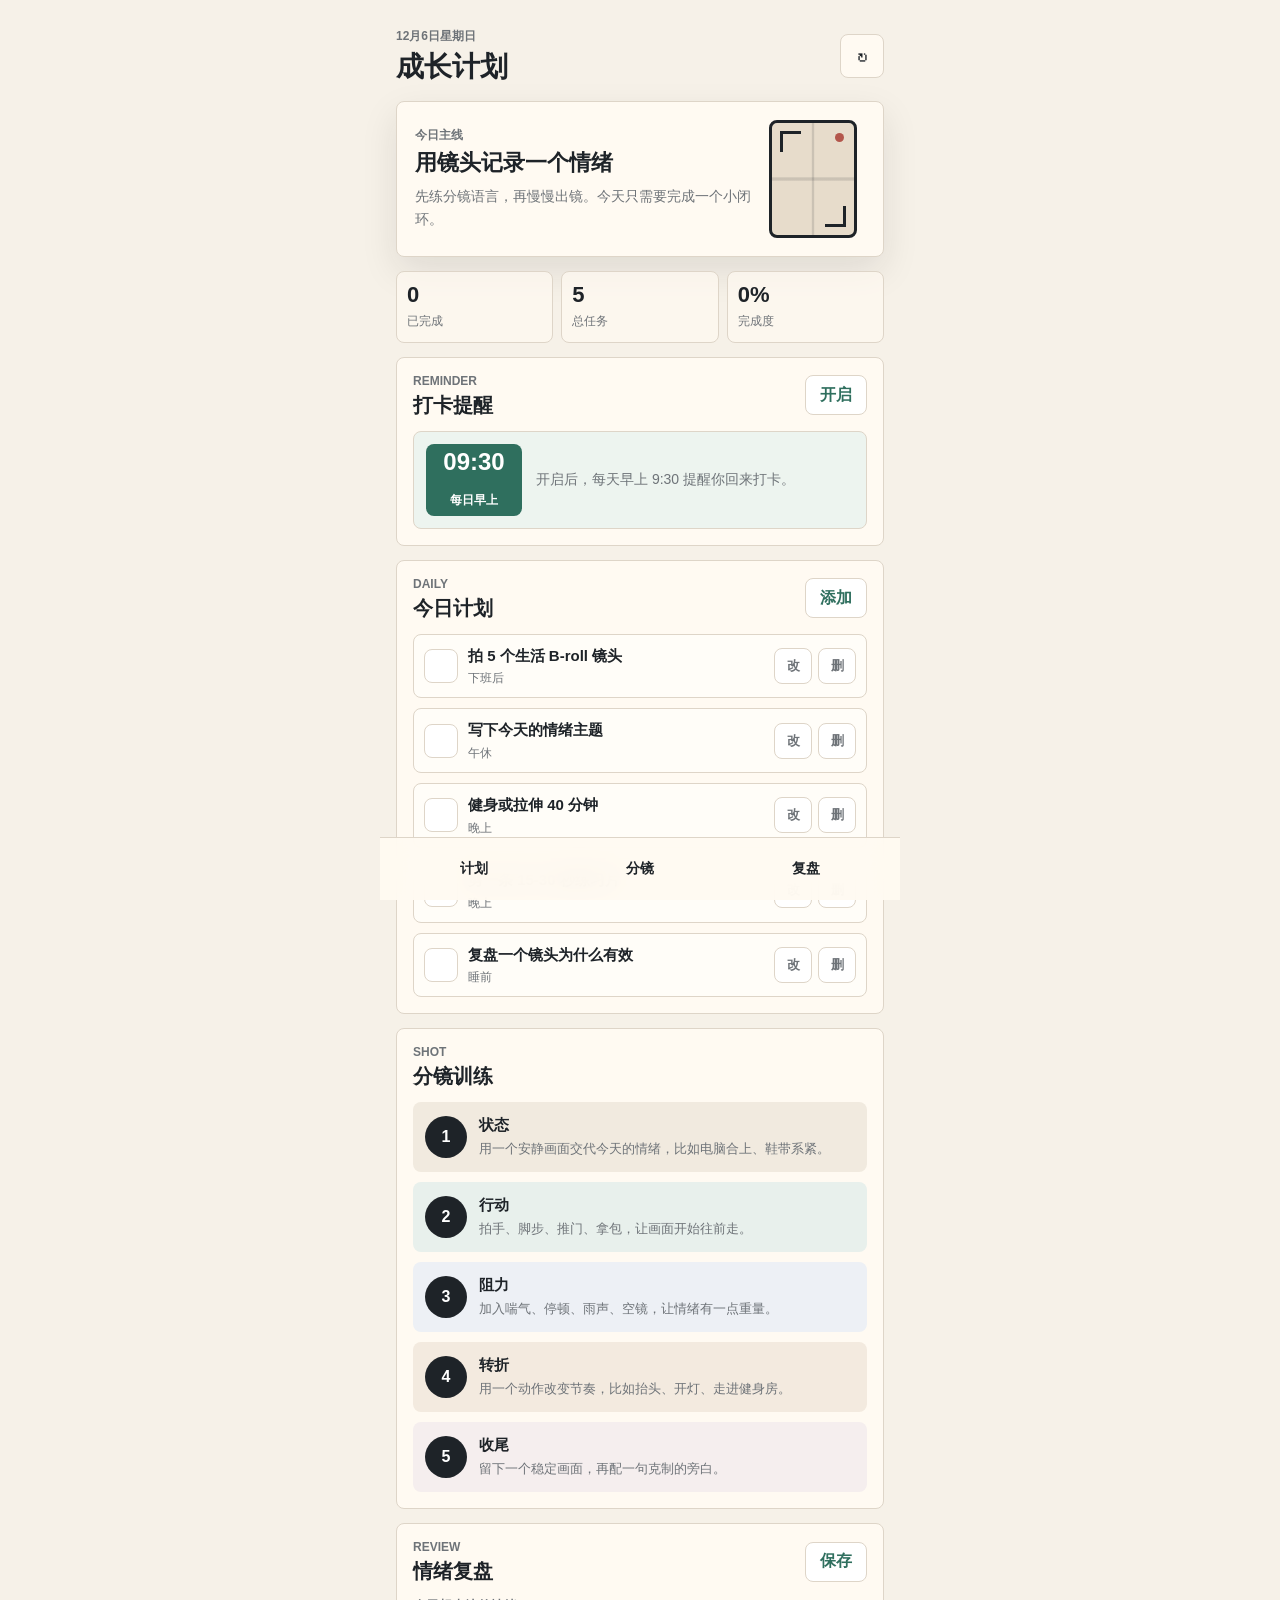
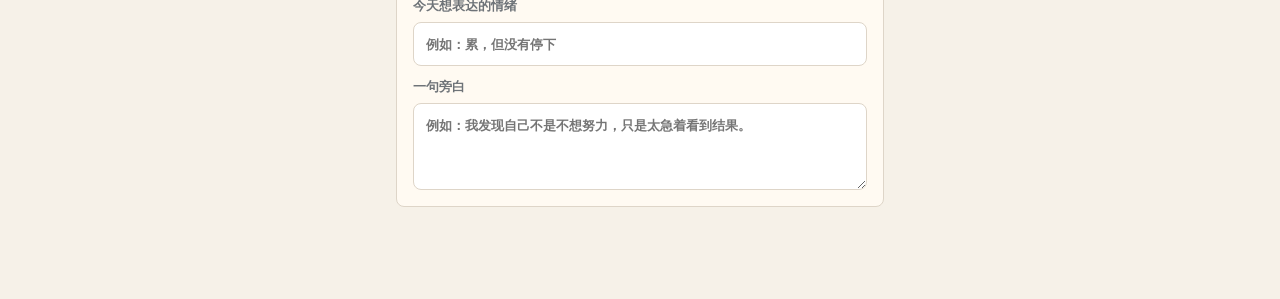
==== index.html @ 8bc86b67 "Create growth plan app" ====
<!doctype html>
<html lang="zh-CN">
  <head>
    <meta charset="utf-8">
    <meta name="viewport" content="width=device-width, initial-scale=1, viewport-fit=cover">
    <meta name="theme-color" content="#f6f1e8">
    <meta name="apple-mobile-web-app-capable" content="yes">
    <meta name="apple-mobile-web-app-title" content="成长计划">
    <meta name="apple-mobile-web-app-status-bar-style" content="default">
    <title>成长计划</title>
    <link rel="manifest" href="manifest.json">
    <link rel="apple-touch-icon" href="icon.svg">
    <link rel="icon" href="icon.svg" type="image/svg+xml">
    <link rel="stylesheet" href="styles.css">
  </head>
  <body>
    <main class="app-shell">
      <header class="topbar">
        <div>
          <p class="eyebrow" id="todayLabel">今日</p>
          <h1>成长计划</h1>
        </div>
        <button class="icon-button" id="resetDayBtn" type="button" aria-label="恢复今日模板" title="恢复今日模板">
          <span aria-hidden="true">↻</span>
        </button>
      </header>

      <section class="hero-panel" aria-labelledby="focusTitle">
        <div class="focus-copy">
          <p class="section-kicker">今日主线</p>
          <h2 id="focusTitle">用镜头记录一个情绪</h2>
          <p>先练分镜语言，再慢慢出镜。今天只需要完成一个小闭环。</p>
        </div>
        <div class="camera-frame" aria-hidden="true">
          <span></span>
        </div>
      </section>

      <section class="progress-strip" aria-label="今日完成度">
        <div>
          <strong id="doneCount">0</strong>
          <span>已完成</span>
        </div>
        <div>
          <strong id="totalCount">0</strong>
          <span>总任务</span>
        </div>
        <div>
          <strong id="completionRate">0%</strong>
          <span>完成度</span>
        </div>
      </section>

      <section class="planner-section reminder-section" aria-labelledby="reminderTitle">
        <div class="section-heading">
          <div>
            <p class="section-kicker">Reminder</p>
            <h2 id="reminderTitle">打卡提醒</h2>
          </div>
          <button class="text-button" id="reminderToggleBtn" type="button">开启</button>
        </div>
        <div class="reminder-card">
          <div class="reminder-time">
            <strong>09:30</strong>
            <span>每日早上</span>
          </div>
          <p id="reminderStatus">提醒未开启</p>
        </div>
      </section>

      <section class="planner-section" aria-labelledby="planTitle">
        <div class="section-heading">
          <div>
            <p class="section-kicker">Daily</p>
            <h2 id="planTitle">今日计划</h2>
          </div>
          <button class="text-button" id="addTaskBtn" type="button">添加</button>
        </div>

        <form class="task-form is-hidden" id="taskForm">
          <label>
            任务内容
            <input id="taskText" maxlength="40" placeholder="例如：拍 5 个通勤镜头">
          </label>
          <label>
            时间段
            <select id="taskSlot">
              <option value="下班后">下班后</option>
              <option value="午休">午休</option>
              <option value="晚上">晚上</option>
              <option value="周末">周末</option>
            </select>
          </label>
          <div class="form-actions">
            <button class="ghost-button" id="cancelTaskBtn" type="button">取消</button>
            <button class="primary-button" type="submit">保存任务</button>
          </div>
        </form>

        <div class="task-list" id="taskList"></div>
      </section>

      <section class="planner-section" aria-labelledby="shotTitle">
        <div class="section-heading">
          <div>
            <p class="section-kicker">Shot</p>
            <h2 id="shotTitle">分镜训练</h2>
          </div>
        </div>
        <div class="shot-grid" id="shotGrid"></div>
      </section>

      <section class="planner-section" aria-labelledby="reviewTitle">
        <div class="section-heading">
          <div>
            <p class="section-kicker">Review</p>
            <h2 id="reviewTitle">情绪复盘</h2>
          </div>
          <button class="text-button" id="saveReviewBtn" type="button">保存</button>
        </div>
        <label class="review-field">
          今天想表达的情绪
          <input id="moodInput" maxlength="18" placeholder="例如：累，但没有停下">
        </label>
        <label class="review-field">
          一句旁白
          <textarea id="voiceInput" rows="3" maxlength="80" placeholder="例如：我发现自己不是不想努力，只是太急着看到结果。"></textarea>
        </label>
      </section>
    </main>

    <nav class="bottom-nav" aria-label="快捷导航">
      <a href="#planTitle">计划</a>
      <a href="#shotTitle">分镜</a>
      <a href="#reviewTitle">复盘</a>
    </nav>

    <script src="app.js"></script>
  </body>
</html>
---- styles.css ----
:root {
  --paper: #f6f1e8;
  --surface: #fffaf2;
  --ink: #1e2328;
  --muted: #6e7378;
  --line: #ded5c8;
  --green: #2f6f5e;
  --blue: #2f5f8f;
  --red: #b3564b;
  --yellow: #d7aa3b;
  --shadow: 0 14px 36px rgba(32, 30, 26, 0.1);
}

* {
  box-sizing: border-box;
}

html {
  scroll-behavior: smooth;
}

body {
  margin: 0;
  background: var(--paper);
  color: var(--ink);
  font-family: -apple-system, BlinkMacSystemFont, "Segoe UI", "PingFang SC", "Microsoft YaHei", sans-serif;
  letter-spacing: 0;
}

button,
input,
select,
textarea {
  font: inherit;
}

button {
  cursor: pointer;
}

.app-shell {
  width: min(100%, 520px);
  min-height: 100vh;
  margin: 0 auto;
  padding: 18px 16px 92px;
}

.topbar {
  display: flex;
  align-items: center;
  justify-content: space-between;
  gap: 16px;
  padding: max(10px, env(safe-area-inset-top)) 0 12px;
}

.topbar h1,
.planner-section h2,
.hero-panel h2 {
  margin: 0;
  line-height: 1.15;
}

.topbar h1 {
  font-size: 28px;
}

.eyebrow,
.section-kicker {
  margin: 0 0 6px;
  color: var(--muted);
  font-size: 12px;
  font-weight: 700;
  text-transform: uppercase;
}

.icon-button {
  display: grid;
  place-items: center;
  width: 44px;
  height: 44px;
  border: 1px solid var(--line);
  border-radius: 8px;
  background: var(--surface);
  color: var(--ink);
  font-size: 22px;
}

.hero-panel {
  display: grid;
  grid-template-columns: 1fr 96px;
  gap: 18px;
  align-items: center;
  margin: 6px 0 14px;
  padding: 18px;
  border: 1px solid var(--line);
  border-radius: 8px;
  background: var(--surface);
  box-shadow: var(--shadow);
}

.focus-copy p:last-child {
  margin: 10px 0 0;
  color: var(--muted);
  font-size: 14px;
  line-height: 1.65;
}

.hero-panel h2 {
  font-size: 22px;
}

.camera-frame {
  position: relative;
  width: 88px;
  aspect-ratio: 3 / 4;
  border: 3px solid var(--ink);
  border-radius: 8px;
  background:
    linear-gradient(90deg, transparent 48%, rgba(30, 35, 40, 0.14) 49%, rgba(30, 35, 40, 0.14) 51%, transparent 52%),
    linear-gradient(0deg, transparent 48%, rgba(30, 35, 40, 0.14) 49%, rgba(30, 35, 40, 0.14) 51%, transparent 52%),
    #e7dccb;
}

.camera-frame::before,
.camera-frame::after {
  position: absolute;
  width: 18px;
  height: 18px;
  border-color: var(--red);
  content: "";
}

.camera-frame::before {
  top: 8px;
  left: 8px;
  border-top: 3px solid;
  border-left: 3px solid;
}

.camera-frame::after {
  right: 8px;
  bottom: 8px;
  border-right: 3px solid;
  border-bottom: 3px solid;
}

.camera-frame span {
  position: absolute;
  right: 10px;
  top: 10px;
  width: 9px;
  height: 9px;
  border-radius: 50%;
  background: var(--red);
}

.progress-strip {
  display: grid;
  grid-template-columns: repeat(3, 1fr);
  gap: 8px;
  margin: 14px 0;
}

.progress-strip div {
  min-width: 0;
  padding: 12px 10px;
  border: 1px solid var(--line);
  border-radius: 8px;
  background: rgba(255, 250, 242, 0.72);
}

.progress-strip strong {
  display: block;
  font-size: 22px;
  line-height: 1;
}

.progress-strip span {
  display: block;
  margin-top: 7px;
  color: var(--muted);
  font-size: 12px;
}

.planner-section {
  margin-top: 14px;
  padding: 16px;
  border: 1px solid var(--line);
  border-radius: 8px;
  background: var(--surface);
}

.section-heading {
  display: flex;
  align-items: center;
  justify-content: space-between;
  gap: 14px;
  margin-bottom: 14px;
}

.planner-section h2 {
  font-size: 20px;
}

.reminder-card {
  display: grid;
  grid-template-columns: 96px 1fr;
  gap: 14px;
  align-items: center;
  padding: 12px;
  border: 1px solid var(--line);
  border-radius: 8px;
  background: #edf4ef;
}

.reminder-time {
  display: grid;
  place-items: center;
  min-height: 72px;
  border-radius: 8px;
  background: var(--green);
  color: #fff;
}

.reminder-time strong {
  font-size: 24px;
  line-height: 1;
}

.reminder-time span {
  margin-top: 6px;
  font-size: 12px;
  font-weight: 700;
}

.reminder-card p {
  margin: 0;
  color: var(--muted);
  font-size: 14px;
  line-height: 1.55;
}

.text-button,
.primary-button,
.ghost-button {
  min-height: 40px;
  border-radius: 8px;
  border: 1px solid transparent;
  padding: 0 14px;
  font-weight: 700;
}

.text-button {
  border-color: var(--line);
  background: #ffffff;
  color: var(--green);
}

.primary-button {
  background: var(--green);
  color: #fff;
}

.ghost-button {
  border-color: var(--line);
  background: transparent;
  color: var(--muted);
}

.task-form {
  display: grid;
  gap: 12px;
  margin-bottom: 14px;
  padding: 12px;
  border: 1px dashed var(--line);
  border-radius: 8px;
  background: #fffdf8;
}

.task-form.is-hidden {
  display: none;
}

label {
  display: grid;
  gap: 7px;
  color: var(--muted);
  font-size: 13px;
  font-weight: 700;
}

input,
select,
textarea {
  width: 100%;
  border: 1px solid var(--line);
  border-radius: 8px;
  background: #fff;
  color: var(--ink);
  outline: 0;
}

input,
select {
  min-height: 44px;
  padding: 0 12px;
}

textarea {
  resize: vertical;
  padding: 12px;
  line-height: 1.55;
}

input:focus,
select:focus,
textarea:focus {
  border-color: var(--blue);
  box-shadow: 0 0 0 3px rgba(47, 95, 143, 0.14);
}

.form-actions {
  display: grid;
  grid-template-columns: 1fr 1fr;
  gap: 10px;
}

.task-list,
.shot-grid {
  display: grid;
  gap: 10px;
}

.task-card {
  display: grid;
  grid-template-columns: 34px 1fr auto;
  gap: 10px;
  align-items: center;
  min-height: 64px;
  padding: 10px;
  border: 1px solid var(--line);
  border-radius: 8px;
  background: #fffdf8;
}

.task-card.is-done {
  background: #edf4ef;
}

.check-button {
  display: grid;
  place-items: center;
  width: 34px;
  height: 34px;
  border: 1px solid var(--line);
  border-radius: 8px;
  background: #fff;
  color: transparent;
}

.task-card.is-done .check-button {
  border-color: var(--green);
  background: var(--green);
  color: #fff;
}

.task-main {
  min-width: 0;
}

.task-main strong {
  display: block;
  overflow-wrap: anywhere;
  font-size: 15px;
  line-height: 1.45;
}

.task-main span {
  display: block;
  margin-top: 4px;
  color: var(--muted);
  font-size: 12px;
}

.task-actions {
  display: flex;
  gap: 6px;
}

.small-button {
  min-width: 38px;
  height: 36px;
  border: 1px solid var(--line);
  border-radius: 8px;
  background: #fff;
  color: var(--muted);
  font-size: 13px;
  font-weight: 700;
}

.shot-card {
  display: grid;
  grid-template-columns: 42px 1fr;
  gap: 12px;
  align-items: center;
  min-height: 70px;
  padding: 12px;
  border-radius: 8px;
  background: #f1eadf;
}

.shot-card:nth-child(2) {
  background: #e8f0ec;
}

.shot-card:nth-child(3) {
  background: #edf0f5;
}

.shot-card:nth-child(4) {
  background: #f3eadf;
}

.shot-card:nth-child(5) {
  background: #f5eeee;
}

.shot-number {
  display: grid;
  place-items: center;
  width: 42px;
  height: 42px;
  border-radius: 50%;
  background: var(--ink);
  color: #fff;
  font-weight: 800;
}

.shot-card strong {
  display: block;
  font-size: 15px;
}

.shot-card span {
  display: block;
  margin-top: 5px;
  color: var(--muted);
  font-size: 13px;
  line-height: 1.45;
}

.review-field + .review-field {
  margin-top: 12px;
}

.bottom-nav {
  position: fixed;
  right: 0;
  bottom: 0;
  left: 0;
  display: grid;
  grid-template-columns: repeat(3, 1fr);
  gap: 6px;
  width: min(100%, 520px);
  margin: 0 auto;
  padding: 10px 14px calc(10px + env(safe-area-inset-bottom));
  border-top: 1px solid var(--line);
  background: rgba(255, 250, 242, 0.94);
  backdrop-filter: blur(14px);
}

.bottom-nav a {
  display: grid;
  place-items: center;
  min-height: 42px;
  border-radius: 8px;
  color: var(--ink);
  font-size: 14px;
  font-weight: 800;
  text-decoration: none;
}

.bottom-nav a:focus,
.bottom-nav a:hover {
  background: #f0e6d8;
}

@media (max-width: 370px) {
  .app-shell {
    padding-inline: 12px;
  }

  .hero-panel {
    grid-template-columns: 1fr;
  }

  .camera-frame {
    width: 100%;
    max-width: 170px;
    justify-self: center;
    aspect-ratio: 16 / 10;
  }

  .task-card {
    grid-template-columns: 34px 1fr;
  }

  .task-actions {
    grid-column: 2;
  }

  .reminder-card {
    grid-template-columns: 1fr;
  }
}
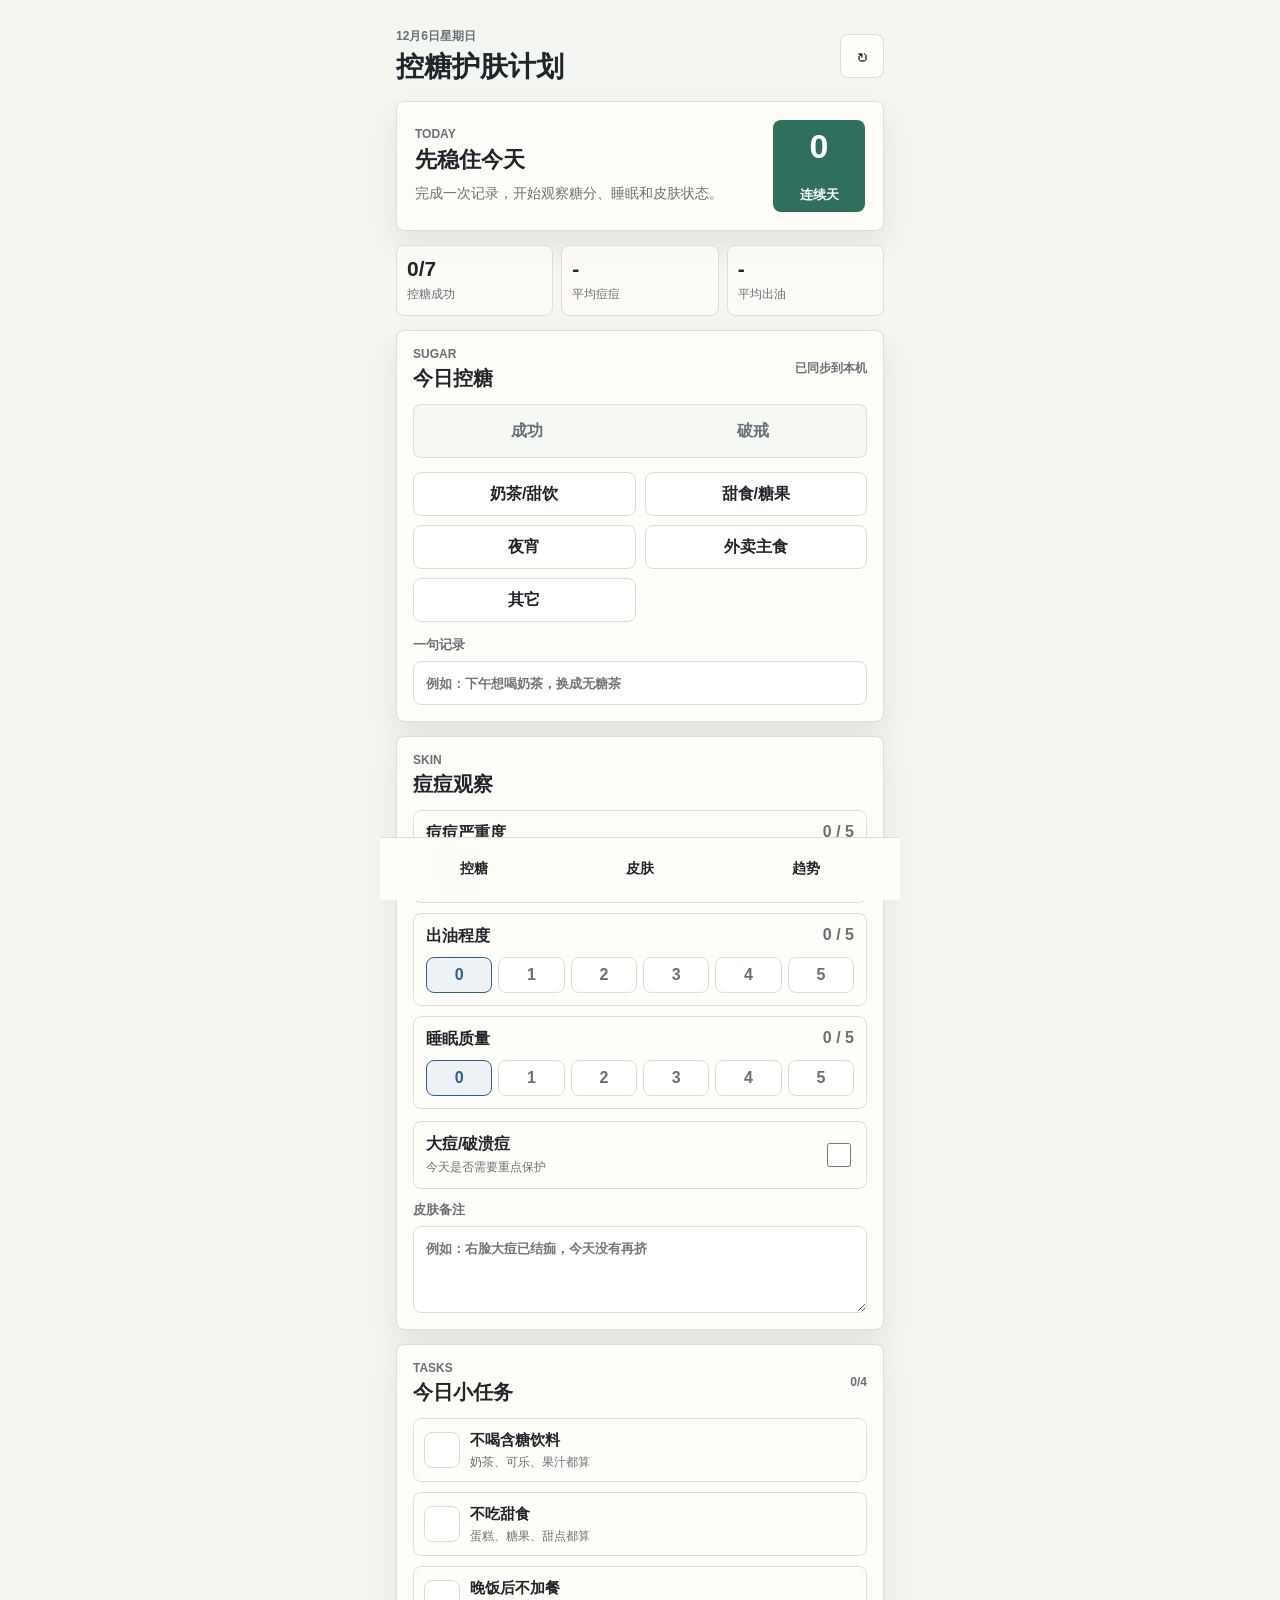
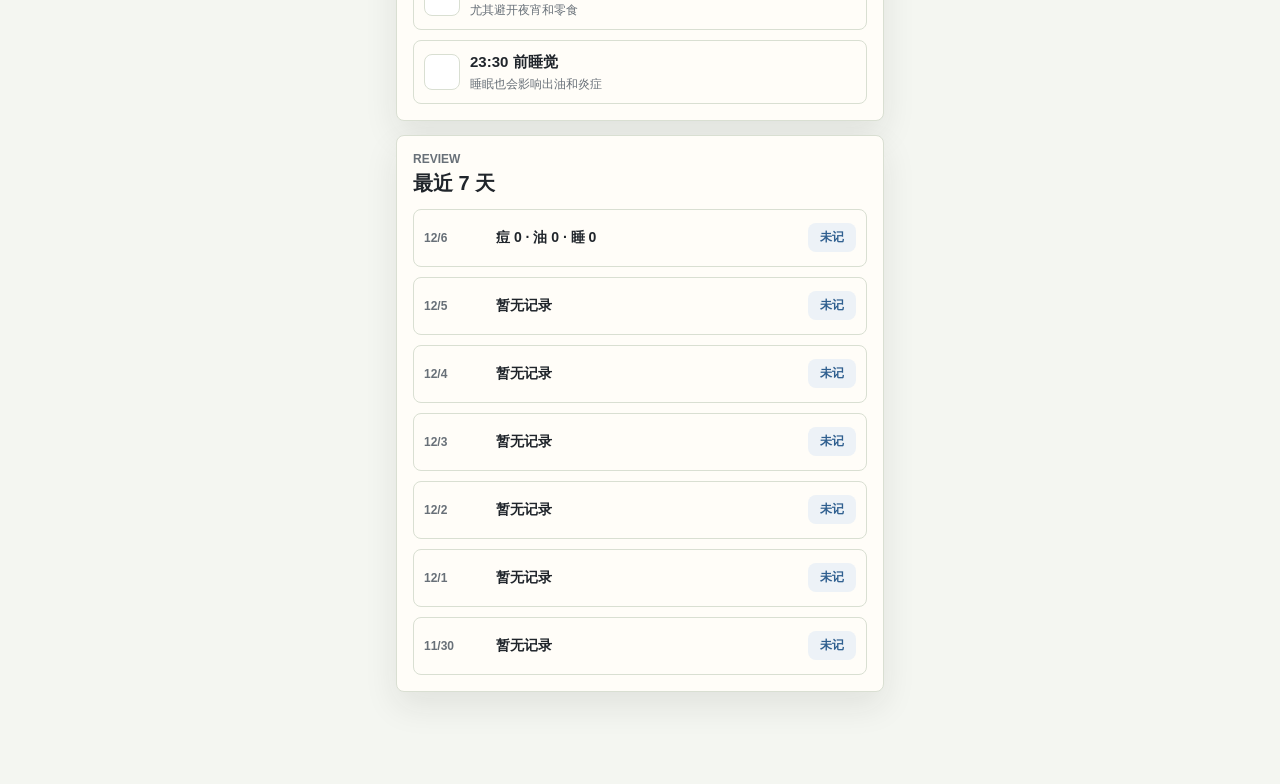
==== commit 30c61abb: "Build sugar skin tracker PWA" ====
--- a/index.html
+++ b/index.html
@@ -3,11 +3,11 @@
   <head>
     <meta charset="utf-8">
     <meta name="viewport" content="width=device-width, initial-scale=1, viewport-fit=cover">
-    <meta name="theme-color" content="#f6f1e8">
+    <meta name="theme-color" content="#f4f6f1">
     <meta name="apple-mobile-web-app-capable" content="yes">
-    <meta name="apple-mobile-web-app-title" content="成长计划">
+    <meta name="apple-mobile-web-app-title" content="控糖护肤计划">
     <meta name="apple-mobile-web-app-status-bar-style" content="default">
-    <title>成长计划</title>
+    <title>控糖护肤计划</title>
     <link rel="manifest" href="manifest.json">
     <link rel="apple-touch-icon" href="icon.svg">
     <link rel="icon" href="icon.svg" type="image/svg+xml">
@@ -18,121 +18,110 @@
       <header class="topbar">
         <div>
           <p class="eyebrow" id="todayLabel">今日</p>
-          <h1>成长计划</h1>
+          <h1>控糖护肤计划</h1>
         </div>
-        <button class="icon-button" id="resetDayBtn" type="button" aria-label="恢复今日模板" title="恢复今日模板">
-          <span aria-hidden="true">↻</span>
-        </button>
+        <button class="icon-button" id="resetTodayBtn" type="button" aria-label="重置今天记录" title="重置今天记录">↻</button>
       </header>
 
-      <section class="hero-panel" aria-labelledby="focusTitle">
-        <div class="focus-copy">
-          <p class="section-kicker">今日主线</p>
-          <h2 id="focusTitle">用镜头记录一个情绪</h2>
-          <p>先练分镜语言，再慢慢出镜。今天只需要完成一个小闭环。</p>
+      <section class="hero-panel" aria-labelledby="statusTitle">
+        <div>
+          <p class="section-kicker">Today</p>
+          <h2 id="statusTitle">先稳住今天</h2>
+          <p id="todaySummary">完成一次记录，开始观察糖分、睡眠和皮肤状态。</p>
         </div>
-        <div class="camera-frame" aria-hidden="true">
-          <span></span>
+        <div class="streak-badge" aria-label="连续控糖天数">
+          <strong id="streakCount">0</strong>
+          <span>连续天</span>
         </div>
       </section>
 
-      <section class="progress-strip" aria-label="今日完成度">
+      <section class="metrics-strip" aria-label="最近七天趋势">
         <div>
-          <strong id="doneCount">0</strong>
-          <span>已完成</span>
+          <strong id="successDays">0/7</strong>
+          <span>控糖成功</span>
         </div>
         <div>
-          <strong id="totalCount">0</strong>
-          <span>总任务</span>
+          <strong id="avgAcne">-</strong>
+          <span>平均痘痘</span>
         </div>
         <div>
-          <strong id="completionRate">0%</strong>
-          <span>完成度</span>
+          <strong id="avgOil">-</strong>
+          <span>平均出油</span>
         </div>
       </section>
 
-      <section class="planner-section reminder-section" aria-labelledby="reminderTitle">
+      <section class="tracker-section" aria-labelledby="sugarTitle">
         <div class="section-heading">
           <div>
-            <p class="section-kicker">Reminder</p>
-            <h2 id="reminderTitle">打卡提醒</h2>
+            <p class="section-kicker">Sugar</p>
+            <h2 id="sugarTitle">今日控糖</h2>
           </div>
-          <button class="text-button" id="reminderToggleBtn" type="button">开启</button>
+          <span class="save-status" id="saveStatus">已同步到本机</span>
         </div>
-        <div class="reminder-card">
-          <div class="reminder-time">
-            <strong>09:30</strong>
-            <span>每日早上</span>
-          </div>
-          <p id="reminderStatus">提醒未开启</p>
+
+        <div class="segmented-control" role="group" aria-label="控糖结果">
+          <button id="successBtn" type="button" data-value="success">成功</button>
+          <button id="missBtn" type="button" data-value="miss">破戒</button>
         </div>
+
+        <div class="chip-grid" id="sourceGrid" aria-label="高糖来源"></div>
+
+        <label class="field">
+          一句记录
+          <input id="sugarNoteInput" maxlength="48" placeholder="例如：下午想喝奶茶，换成无糖茶">
+        </label>
       </section>
 
-      <section class="planner-section" aria-labelledby="planTitle">
+      <section class="tracker-section" aria-labelledby="skinTitle">
         <div class="section-heading">
           <div>
-            <p class="section-kicker">Daily</p>
-            <h2 id="planTitle">今日计划</h2>
+            <p class="section-kicker">Skin</p>
+            <h2 id="skinTitle">痘痘观察</h2>
           </div>
-          <button class="text-button" id="addTaskBtn" type="button">添加</button>
         </div>
 
-        <form class="task-form is-hidden" id="taskForm">
-          <label>
-            任务内容
-            <input id="taskText" maxlength="40" placeholder="例如：拍 5 个通勤镜头">
-          </label>
-          <label>
-            时间段
-            <select id="taskSlot">
-              <option value="下班后">下班后</option>
-              <option value="午休">午休</option>
-              <option value="晚上">晚上</option>
-              <option value="周末">周末</option>
-            </select>
-          </label>
-          <div class="form-actions">
-            <button class="ghost-button" id="cancelTaskBtn" type="button">取消</button>
-            <button class="primary-button" type="submit">保存任务</button>
+        <div class="score-list" id="scoreList"></div>
+
+        <label class="switch-row">
+          <span>
+            <strong>大痘/破溃痘</strong>
+            <small>今天是否需要重点保护</small>
+          </span>
+          <input id="largePimpleInput" type="checkbox">
+        </label>
+
+        <label class="field">
+          皮肤备注
+          <textarea id="skinNoteInput" rows="3" maxlength="80" placeholder="例如：右脸大痘已结痂，今天没有再挤"></textarea>
+        </label>
+      </section>
+
+      <section class="tracker-section" aria-labelledby="taskTitle">
+        <div class="section-heading">
+          <div>
+            <p class="section-kicker">Tasks</p>
+            <h2 id="taskTitle">今日小任务</h2>
           </div>
-        </form>
-
+          <strong id="taskProgress">0/4</strong>
+        </div>
         <div class="task-list" id="taskList"></div>
       </section>
 
-      <section class="planner-section" aria-labelledby="shotTitle">
-        <div class="section-heading">
-          <div>
-            <p class="section-kicker">Shot</p>
-            <h2 id="shotTitle">分镜训练</h2>
-          </div>
-        </div>
-        <div class="shot-grid" id="shotGrid"></div>
-      </section>
-
-      <section class="planner-section" aria-labelledby="reviewTitle">
+      <section class="tracker-section" aria-labelledby="reviewTitle">
         <div class="section-heading">
           <div>
             <p class="section-kicker">Review</p>
-            <h2 id="reviewTitle">情绪复盘</h2>
+            <h2 id="reviewTitle">最近 7 天</h2>
           </div>
-          <button class="text-button" id="saveReviewBtn" type="button">保存</button>
         </div>
-        <label class="review-field">
-          今天想表达的情绪
-          <input id="moodInput" maxlength="18" placeholder="例如：累，但没有停下">
-        </label>
-        <label class="review-field">
-          一句旁白
-          <textarea id="voiceInput" rows="3" maxlength="80" placeholder="例如：我发现自己不是不想努力，只是太急着看到结果。"></textarea>
-        </label>
+        <div class="trend-list" id="trendList"></div>
       </section>
     </main>
 
     <nav class="bottom-nav" aria-label="快捷导航">
-      <a href="#planTitle">计划</a>
-      <a href="#shotTitle">分镜</a>
-      <a href="#reviewTitle">复盘</a>
+      <a href="#sugarTitle">控糖</a>
+      <a href="#skinTitle">皮肤</a>
+      <a href="#reviewTitle">趋势</a>
     </nav>
 
     <script src="app.js"></script>
--- a/styles.css
+++ b/styles.css
@@ -1,14 +1,17 @@
 :root {
-  --paper: #f6f1e8;
-  --surface: #fffaf2;
-  --ink: #1e2328;
-  --muted: #6e7378;
-  --line: #ded5c8;
+  --paper: #f4f6f1;
+  --surface: #fffdf8;
+  --ink: #20252b;
+  --muted: #687078;
+  --line: #d9dfd2;
   --green: #2f6f5e;
   --blue: #2f5f8f;
-  --red: #b3564b;
-  --yellow: #d7aa3b;
-  --shadow: 0 14px 36px rgba(32, 30, 26, 0.1);
+  --red: #b9574f;
+  --amber: #c58a2c;
+  --soft-green: #e8f2ed;
+  --soft-blue: #edf2f7;
+  --soft-red: #f7ece9;
+  --shadow: 0 14px 34px rgba(28, 35, 31, 0.09);
 }
 
 * {
@@ -29,7 +32,6 @@
 
 button,
 input,
-select,
 textarea {
   font: inherit;
 }
@@ -54,7 +56,7 @@
 }
 
 .topbar h1,
-.planner-section h2,
+.tracker-section h2,
 .hero-panel h2 {
   margin: 0;
   line-height: 1.15;
@@ -69,7 +71,7 @@
   margin: 0 0 6px;
   color: var(--muted);
   font-size: 12px;
-  font-weight: 700;
+  font-weight: 800;
   text-transform: uppercase;
 }
 
@@ -85,20 +87,24 @@
   font-size: 22px;
 }
 
+.hero-panel,
+.tracker-section {
+  border: 1px solid var(--line);
+  border-radius: 8px;
+  background: var(--surface);
+  box-shadow: var(--shadow);
+}
+
 .hero-panel {
   display: grid;
-  grid-template-columns: 1fr 96px;
+  grid-template-columns: 1fr 92px;
   gap: 18px;
   align-items: center;
   margin: 6px 0 14px;
   padding: 18px;
-  border: 1px solid var(--line);
-  border-radius: 8px;
-  background: var(--surface);
-  box-shadow: var(--shadow);
-}
-
-.focus-copy p:last-child {
+}
+
+.hero-panel p:last-child {
   margin: 10px 0 0;
   color: var(--muted);
   font-size: 14px;
@@ -109,85 +115,57 @@
   font-size: 22px;
 }
 
-.camera-frame {
-  position: relative;
-  width: 88px;
-  aspect-ratio: 3 / 4;
-  border: 3px solid var(--ink);
-  border-radius: 8px;
-  background:
-    linear-gradient(90deg, transparent 48%, rgba(30, 35, 40, 0.14) 49%, rgba(30, 35, 40, 0.14) 51%, transparent 52%),
-    linear-gradient(0deg, transparent 48%, rgba(30, 35, 40, 0.14) 49%, rgba(30, 35, 40, 0.14) 51%, transparent 52%),
-    #e7dccb;
-}
-
-.camera-frame::before,
-.camera-frame::after {
-  position: absolute;
-  width: 18px;
-  height: 18px;
-  border-color: var(--red);
-  content: "";
-}
-
-.camera-frame::before {
-  top: 8px;
-  left: 8px;
-  border-top: 3px solid;
-  border-left: 3px solid;
-}
-
-.camera-frame::after {
-  right: 8px;
-  bottom: 8px;
-  border-right: 3px solid;
-  border-bottom: 3px solid;
-}
-
-.camera-frame span {
-  position: absolute;
-  right: 10px;
-  top: 10px;
-  width: 9px;
-  height: 9px;
-  border-radius: 50%;
-  background: var(--red);
-}
-
-.progress-strip {
+.streak-badge {
+  display: grid;
+  place-items: center;
+  min-height: 92px;
+  border-radius: 8px;
+  background: var(--green);
+  color: #fff;
+}
+
+.streak-badge strong {
+  font-size: 34px;
+  line-height: 1;
+}
+
+.streak-badge span {
+  margin-top: 6px;
+  font-size: 13px;
+  font-weight: 800;
+}
+
+.metrics-strip {
   display: grid;
   grid-template-columns: repeat(3, 1fr);
   gap: 8px;
   margin: 14px 0;
 }
 
-.progress-strip div {
+.metrics-strip div {
   min-width: 0;
   padding: 12px 10px;
   border: 1px solid var(--line);
   border-radius: 8px;
-  background: rgba(255, 250, 242, 0.72);
-}
-
-.progress-strip strong {
+  background: rgba(255, 253, 248, 0.78);
+}
+
+.metrics-strip strong {
   display: block;
-  font-size: 22px;
+  font-size: 21px;
   line-height: 1;
 }
 
-.progress-strip span {
+.metrics-strip span {
   display: block;
   margin-top: 7px;
   color: var(--muted);
   font-size: 12px;
 }
 
-.planner-section {
+.tracker-section {
   margin-top: 14px;
   padding: 16px;
-  border: 1px solid var(--line);
-  border-radius: 8px;
-  background: var(--surface);
 }
 
 .section-heading {
@@ -198,99 +176,76 @@
   margin-bottom: 14px;
 }
 
-.planner-section h2 {
+.tracker-section h2 {
   font-size: 20px;
 }
 
-.reminder-card {
-  display: grid;
-  grid-template-columns: 96px 1fr;
-  gap: 14px;
-  align-items: center;
-  padding: 12px;
-  border: 1px solid var(--line);
-  border-radius: 8px;
-  background: #edf4ef;
-}
-
-.reminder-time {
-  display: grid;
-  place-items: center;
-  min-height: 72px;
-  border-radius: 8px;
+.save-status,
+#taskProgress {
+  color: var(--muted);
+  font-size: 12px;
+  font-weight: 800;
+}
+
+.segmented-control {
+  display: grid;
+  grid-template-columns: 1fr 1fr;
+  gap: 8px;
+  padding: 4px;
+  border: 1px solid var(--line);
+  border-radius: 8px;
+  background: #f6f8f3;
+}
+
+.segmented-control button {
+  min-height: 44px;
+  border: 0;
+  border-radius: 7px;
+  background: transparent;
+  color: var(--muted);
+  font-weight: 800;
+}
+
+.segmented-control button.is-active {
   background: var(--green);
   color: #fff;
 }
 
-.reminder-time strong {
-  font-size: 24px;
-  line-height: 1;
-}
-
-.reminder-time span {
-  margin-top: 6px;
-  font-size: 12px;
-  font-weight: 700;
-}
-
-.reminder-card p {
-  margin: 0;
-  color: var(--muted);
-  font-size: 14px;
-  line-height: 1.55;
-}
-
-.text-button,
-.primary-button,
-.ghost-button {
-  min-height: 40px;
-  border-radius: 8px;
-  border: 1px solid transparent;
-  padding: 0 14px;
-  font-weight: 700;
-}
-
-.text-button {
-  border-color: var(--line);
-  background: #ffffff;
-  color: var(--green);
-}
-
-.primary-button {
-  background: var(--green);
-  color: #fff;
-}
-
-.ghost-button {
-  border-color: var(--line);
-  background: transparent;
-  color: var(--muted);
-}
-
-.task-form {
-  display: grid;
-  gap: 12px;
-  margin-bottom: 14px;
-  padding: 12px;
-  border: 1px dashed var(--line);
-  border-radius: 8px;
-  background: #fffdf8;
-}
-
-.task-form.is-hidden {
-  display: none;
-}
-
-label {
+.segmented-control button[data-value="miss"].is-active {
+  background: var(--red);
+}
+
+.chip-grid {
+  display: grid;
+  grid-template-columns: repeat(2, minmax(0, 1fr));
+  gap: 9px;
+  margin: 14px 0;
+}
+
+.chip-button {
+  min-height: 44px;
+  border: 1px solid var(--line);
+  border-radius: 8px;
+  background: #fff;
+  color: var(--ink);
+  font-weight: 800;
+}
+
+.chip-button.is-active {
+  border-color: var(--amber);
+  background: #fff4df;
+  color: #7a4c13;
+}
+
+.field {
   display: grid;
   gap: 7px;
   color: var(--muted);
   font-size: 13px;
-  font-weight: 700;
+  font-weight: 800;
 }
 
 input,
-select,
 textarea {
   width: 100%;
   border: 1px solid var(--line);
@@ -300,8 +255,7 @@
   outline: 0;
 }
 
-input,
-select {
+input {
   min-height: 44px;
   padding: 0 12px;
 }
@@ -313,45 +267,109 @@
 }
 
 input:focus,
-select:focus,
 textarea:focus {
   border-color: var(--blue);
   box-shadow: 0 0 0 3px rgba(47, 95, 143, 0.14);
 }
 
-.form-actions {
-  display: grid;
-  grid-template-columns: 1fr 1fr;
+.score-list,
+.task-list,
+.trend-list {
+  display: grid;
   gap: 10px;
 }
 
-.task-list,
-.shot-grid {
+.score-row,
+.task-card,
+.trend-card,
+.switch-row {
+  border: 1px solid var(--line);
+  border-radius: 8px;
+  background: #fffdf8;
+}
+
+.score-row {
   display: grid;
   gap: 10px;
+  padding: 12px;
+}
+
+.score-row header {
+  display: flex;
+  justify-content: space-between;
+  gap: 12px;
+  font-weight: 800;
+}
+
+.score-row header span {
+  color: var(--muted);
+}
+
+.score-buttons {
+  display: grid;
+  grid-template-columns: repeat(6, 1fr);
+  gap: 6px;
+}
+
+.score-buttons button {
+  min-width: 0;
+  height: 36px;
+  border: 1px solid var(--line);
+  border-radius: 8px;
+  background: #fff;
+  color: var(--muted);
+  font-weight: 800;
+}
+
+.score-buttons button.is-active {
+  border-color: var(--blue);
+  background: var(--soft-blue);
+  color: var(--blue);
+}
+
+.switch-row {
+  display: flex;
+  align-items: center;
+  justify-content: space-between;
+  gap: 14px;
+  margin: 12px 0;
+  padding: 12px;
+}
+
+.switch-row span {
+  display: grid;
+  gap: 4px;
+}
+
+.switch-row small {
+  color: var(--muted);
+  font-size: 12px;
+}
+
+.switch-row input {
+  width: 24px;
+  min-height: 24px;
+  accent-color: var(--red);
 }
 
 .task-card {
   display: grid;
-  grid-template-columns: 34px 1fr auto;
+  grid-template-columns: 36px 1fr;
   gap: 10px;
   align-items: center;
-  min-height: 64px;
+  min-height: 58px;
   padding: 10px;
-  border: 1px solid var(--line);
-  border-radius: 8px;
-  background: #fffdf8;
 }
 
 .task-card.is-done {
-  background: #edf4ef;
+  background: var(--soft-green);
 }
 
 .check-button {
   display: grid;
   place-items: center;
-  width: 34px;
-  height: 34px;
+  width: 36px;
+  height: 36px;
   border: 1px solid var(--line);
   border-radius: 8px;
   background: #fff;
@@ -364,93 +382,62 @@
   color: #fff;
 }
 
-.task-main {
-  min-width: 0;
-}
-
-.task-main strong {
+.task-card strong {
   display: block;
-  overflow-wrap: anywhere;
   font-size: 15px;
-  line-height: 1.45;
-}
-
-.task-main span {
+  line-height: 1.4;
+}
+
+.task-card span {
   display: block;
   margin-top: 4px;
   color: var(--muted);
   font-size: 12px;
 }
 
-.task-actions {
-  display: flex;
-  gap: 6px;
-}
-
-.small-button {
-  min-width: 38px;
-  height: 36px;
-  border: 1px solid var(--line);
-  border-radius: 8px;
-  background: #fff;
-  color: var(--muted);
-  font-size: 13px;
-  font-weight: 700;
-}
-
-.shot-card {
-  display: grid;
-  grid-template-columns: 42px 1fr;
-  gap: 12px;
+.trend-card {
+  display: grid;
+  grid-template-columns: 62px 1fr auto;
+  gap: 10px;
   align-items: center;
-  min-height: 70px;
-  padding: 12px;
-  border-radius: 8px;
-  background: #f1eadf;
-}
-
-.shot-card:nth-child(2) {
-  background: #e8f0ec;
-}
-
-.shot-card:nth-child(3) {
-  background: #edf0f5;
-}
-
-.shot-card:nth-child(4) {
-  background: #f3eadf;
-}
-
-.shot-card:nth-child(5) {
-  background: #f5eeee;
-}
-
-.shot-number {
-  display: grid;
-  place-items: center;
-  width: 42px;
-  height: 42px;
-  border-radius: 50%;
-  background: var(--ink);
-  color: #fff;
-  font-weight: 800;
-}
-
-.shot-card strong {
-  display: block;
-  font-size: 15px;
-}
-
-.shot-card span {
-  display: block;
-  margin-top: 5px;
-  color: var(--muted);
-  font-size: 13px;
-  line-height: 1.45;
-}
-
-.review-field + .review-field {
-  margin-top: 12px;
+  min-height: 58px;
+  padding: 10px;
+}
+
+.trend-card time {
+  color: var(--muted);
+  font-size: 12px;
+  font-weight: 800;
+}
+
+.trend-card strong {
+  font-size: 14px;
+}
+
+.trend-card span {
+  color: var(--muted);
+  font-size: 12px;
+}
+
+.status-pill {
+  min-width: 48px;
+  padding: 6px 8px;
+  border-radius: 8px;
+  background: var(--soft-blue);
+  color: var(--blue);
+  font-size: 12px;
+  font-weight: 800;
+  text-align: center;
+}
+
+.status-pill.is-success {
+  background: var(--soft-green);
+  color: var(--green);
+}
+
+.status-pill.is-miss {
+  background: var(--soft-red);
+  color: var(--red);
 }
 
 .bottom-nav {
@@ -465,7 +452,7 @@
   margin: 0 auto;
   padding: 10px 14px calc(10px + env(safe-area-inset-bottom));
   border-top: 1px solid var(--line);
-  background: rgba(255, 250, 242, 0.94);
+  background: rgba(255, 253, 248, 0.94);
   backdrop-filter: blur(14px);
 }
 
@@ -482,7 +469,7 @@
 
 .bottom-nav a:focus,
 .bottom-nav a:hover {
-  background: #f0e6d8;
+  background: #edf2e7;
 }
 
 @media (max-width: 370px) {
@@ -494,22 +481,20 @@
     grid-template-columns: 1fr;
   }
 
-  .camera-frame {
-    width: 100%;
-    max-width: 170px;
-    justify-self: center;
-    aspect-ratio: 16 / 10;
+  .streak-badge {
+    min-height: 72px;
   }
 
-  .task-card {
-    grid-template-columns: 34px 1fr;
-  }
-
-  .task-actions {
-    grid-column: 2;
-  }
-
-  .reminder-card {
+  .chip-grid {
     grid-template-columns: 1fr;
   }
-}
+
+  .trend-card {
+    grid-template-columns: 54px 1fr;
+  }
+
+  .status-pill {
+    grid-column: 2;
+    justify-self: start;
+  }
+}
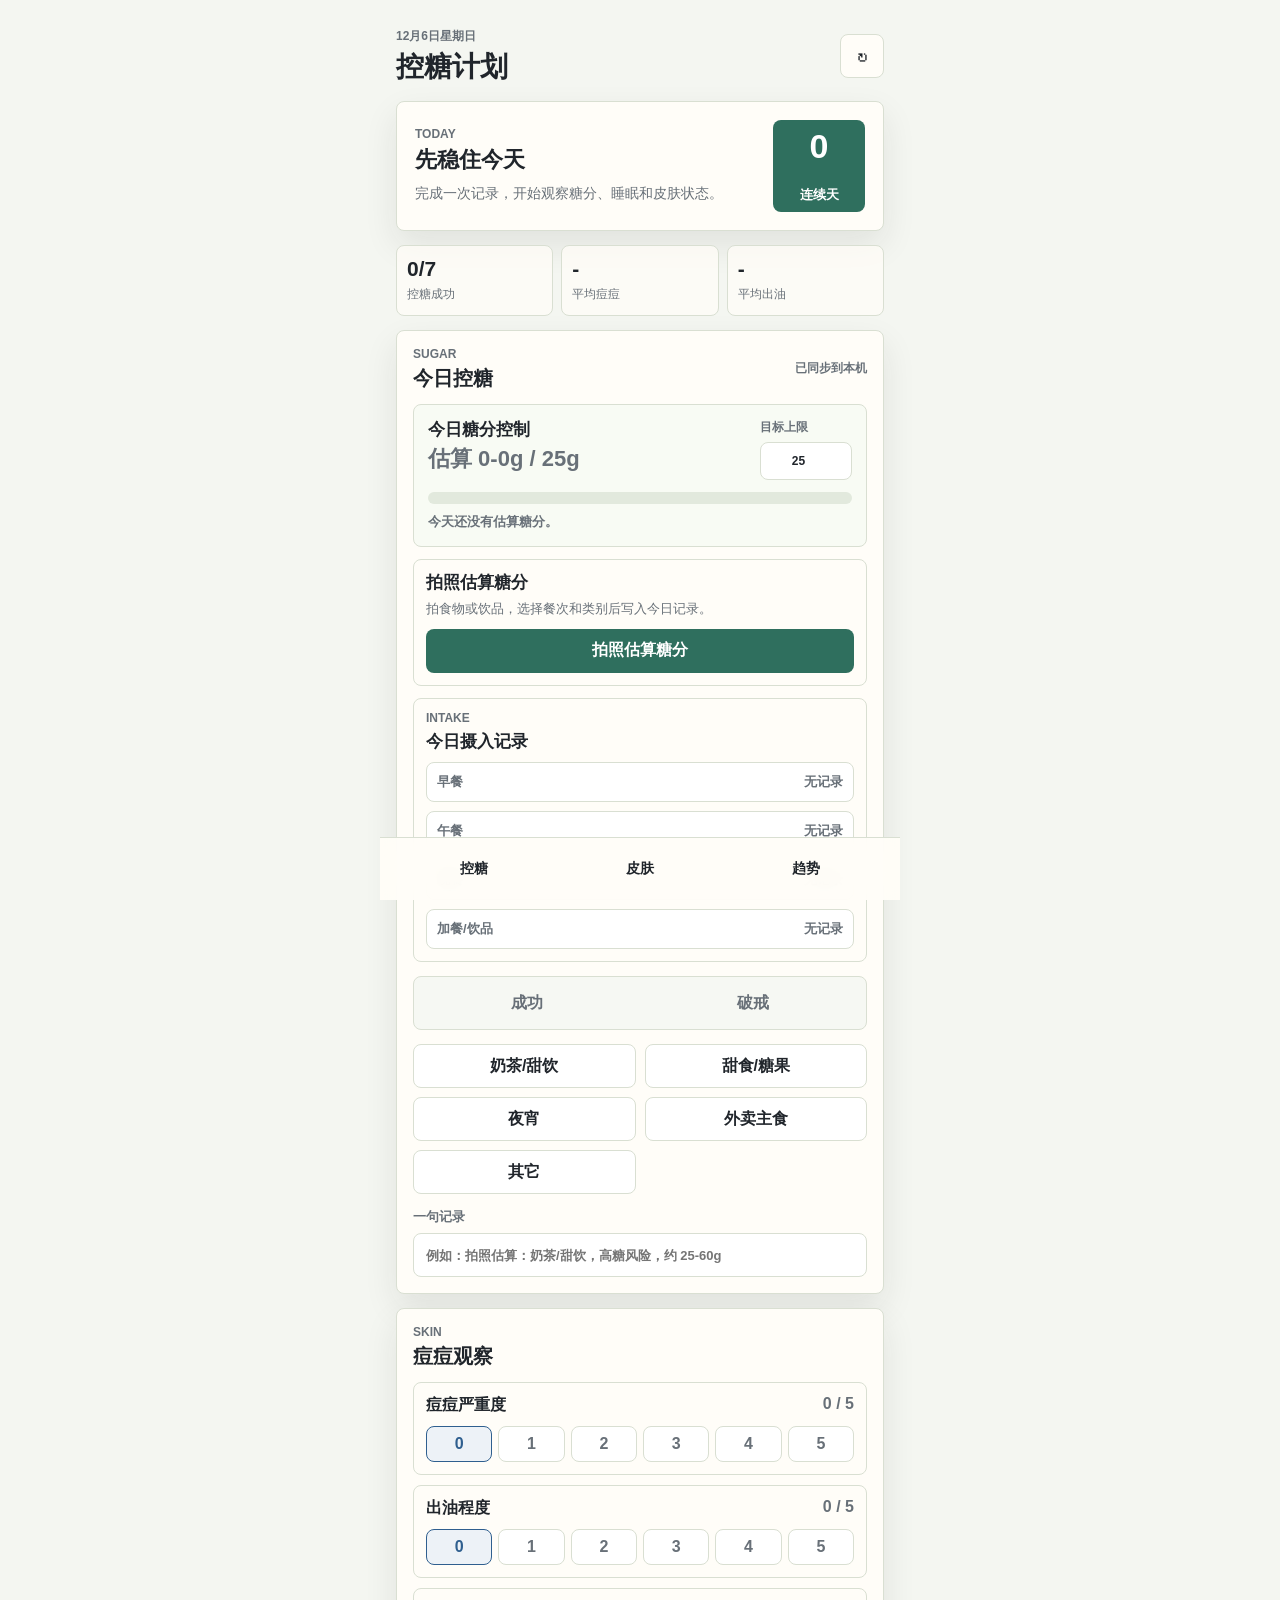
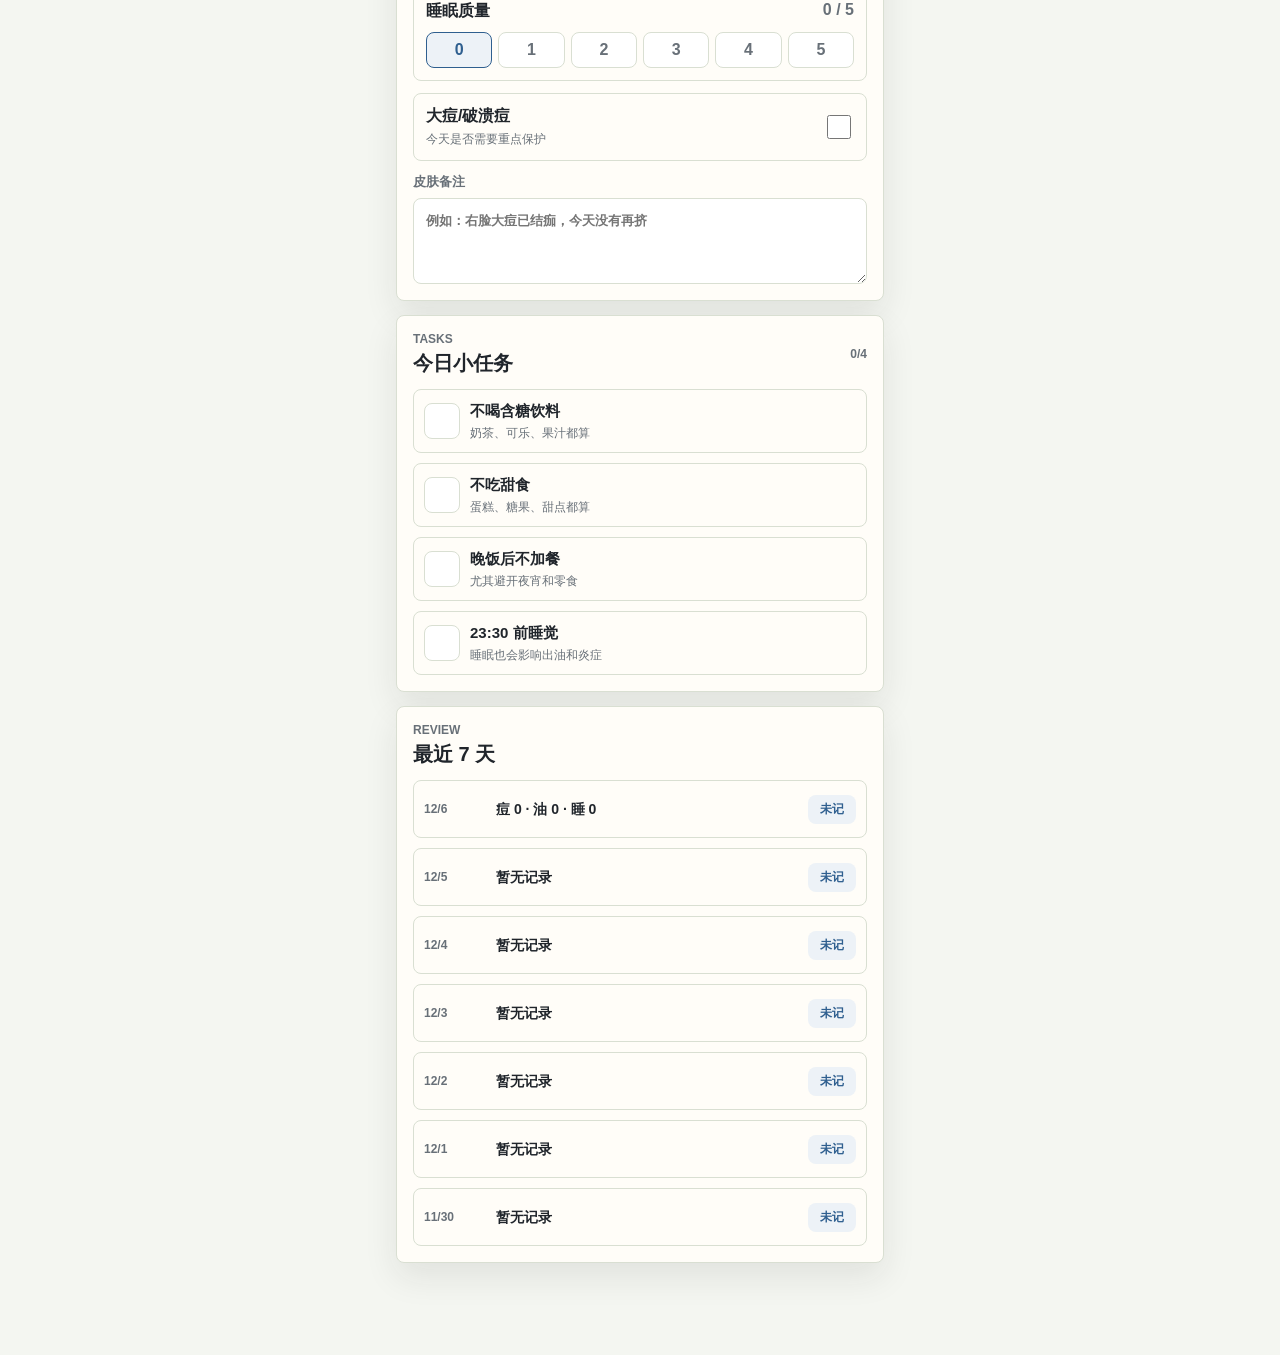
==== commit 96c9a10c: "Add photo sugar meal intake tracking" ====
--- a/index.html
+++ b/index.html
@@ -5,11 +5,11 @@
     <meta name="viewport" content="width=device-width, initial-scale=1, viewport-fit=cover">
     <meta name="theme-color" content="#f4f6f1">
     <meta name="apple-mobile-web-app-capable" content="yes">
-    <meta name="apple-mobile-web-app-title" content="控糖护肤计划">
+    <meta name="apple-mobile-web-app-title" content="控糖计划">
     <meta name="apple-mobile-web-app-status-bar-style" content="default">
-    <title>控糖护肤计划</title>
+    <title>控糖计划</title>
     <link rel="manifest" href="manifest.json">
-    <link rel="apple-touch-icon" href="icon.svg">
+    <link rel="apple-touch-icon" href="apple-touch-icon.png">
     <link rel="icon" href="icon.svg" type="image/svg+xml">
     <link rel="stylesheet" href="styles.css">
   </head>
@@ -18,7 +18,7 @@
       <header class="topbar">
         <div>
           <p class="eyebrow" id="todayLabel">今日</p>
-          <h1>控糖护肤计划</h1>
+          <h1>控糖计划</h1>
         </div>
         <button class="icon-button" id="resetTodayBtn" type="button" aria-label="重置今天记录" title="重置今天记录">↻</button>
       </header>
@@ -59,6 +59,78 @@
           <span class="save-status" id="saveStatus">已同步到本机</span>
         </div>
 
+        <section class="budget-card" id="sugarBudgetCard" aria-labelledby="budgetTitle">
+          <div class="budget-head">
+            <div>
+              <h3 id="budgetTitle">今日糖分控制</h3>
+              <p id="sugarBudgetRange">估算 0-0g / 25g</p>
+            </div>
+            <label>
+              目标上限
+              <input id="sugarLimitInput" inputmode="numeric" min="1" max="100" type="number" value="25">
+            </label>
+          </div>
+          <div class="budget-bar" aria-hidden="true">
+            <span id="sugarBudgetFill"></span>
+          </div>
+          <p class="budget-status" id="sugarBudgetStatus">今天还没有估算糖分。</p>
+        </section>
+
+        <section class="photo-capture" aria-labelledby="photoTitle">
+          <div>
+            <h3 id="photoTitle">拍照估算糖分</h3>
+            <p>拍食物或饮品，选择餐次和类别后写入今日记录。</p>
+          </div>
+          <label class="capture-button">
+            拍照估算糖分
+            <input id="photoInput" type="file" accept="image/*" capture="environment">
+          </label>
+        </section>
+
+        <section class="estimate-panel is-hidden" id="photoPreviewPanel" aria-labelledby="estimateTitle">
+          <div class="photo-preview" id="photoPreview">照片预览</div>
+          <p class="inline-error" id="photoError"></p>
+
+          <h3 id="estimateTitle">确认这次摄入</h3>
+          <p class="field-label">选择餐次</p>
+          <div class="chip-grid meal-grid" id="mealSlotGrid" aria-label="餐次"></div>
+
+          <p class="field-label">选择类别</p>
+          <div class="chip-grid" id="estimateCategoryGrid" aria-label="食物类别"></div>
+
+          <article class="estimate-result is-hidden" id="estimateResultCard">
+            <div>
+              <p class="risk-label" id="estimateRiskLabel">待确认</p>
+              <strong id="estimateRangeLabel">需要手动确认</strong>
+            </div>
+            <div class="number-grid">
+              <label>
+                最低估算
+                <input id="estimateMinInput" inputmode="numeric" min="0" max="200" type="number">
+              </label>
+              <label>
+                最高估算
+                <input id="estimateMaxInput" inputmode="numeric" min="0" max="200" type="number">
+              </label>
+            </div>
+            <p>照片只能估算，请按实际分量和配料修正。</p>
+            <div class="estimate-actions">
+              <button class="primary-button" id="writeEstimateBtn" type="button">写入今日记录</button>
+              <button class="ghost-button" id="retakePhotoBtn" type="button">重新拍照</button>
+            </div>
+          </article>
+        </section>
+
+        <section class="intake-section" aria-labelledby="intakeTitle">
+          <div class="section-heading compact-heading">
+            <div>
+              <p class="section-kicker">Intake</p>
+              <h3 id="intakeTitle">今日摄入记录</h3>
+            </div>
+          </div>
+          <div class="intake-list" id="intakeList"></div>
+        </section>
+
         <div class="segmented-control" role="group" aria-label="控糖结果">
           <button id="successBtn" type="button" data-value="success">成功</button>
           <button id="missBtn" type="button" data-value="miss">破戒</button>
@@ -68,7 +140,7 @@
 
         <label class="field">
           一句记录
-          <input id="sugarNoteInput" maxlength="48" placeholder="例如：下午想喝奶茶，换成无糖茶">
+          <input id="sugarNoteInput" maxlength="80" placeholder="例如：拍照估算：奶茶/甜饮，高糖风险，约 25-60g">
         </label>
       </section>
 
--- a/styles.css
+++ b/styles.css
@@ -180,6 +180,12 @@
   font-size: 20px;
 }
 
+.tracker-section h3 {
+  margin: 0;
+  font-size: 17px;
+  line-height: 1.25;
+}
+
 .save-status,
 #taskProgress {
   color: var(--muted);
@@ -188,6 +194,7 @@
 }
 
 .segmented-control {
+  margin-top: 14px;
   display: grid;
   grid-template-columns: 1fr 1fr;
   gap: 8px;
@@ -195,6 +202,299 @@
   border: 1px solid var(--line);
   border-radius: 8px;
   background: #f6f8f3;
+}
+
+.is-hidden {
+  display: none !important;
+}
+
+.budget-card {
+  padding: 14px;
+  border: 1px solid var(--line);
+  border-radius: 8px;
+  background: #f8fbf4;
+}
+
+.budget-card.is-warning {
+  background: #fff8e9;
+}
+
+.budget-card.is-over {
+  background: var(--soft-red);
+}
+
+.budget-head {
+  display: grid;
+  grid-template-columns: 1fr 92px;
+  gap: 12px;
+  align-items: start;
+}
+
+.budget-head p {
+  margin: 6px 0 0;
+  color: var(--muted);
+  font-size: 22px;
+  font-weight: 900;
+  line-height: 1.15;
+}
+
+.budget-head label {
+  display: grid;
+  gap: 6px;
+  color: var(--muted);
+  font-size: 12px;
+  font-weight: 800;
+}
+
+.budget-head input {
+  min-height: 38px;
+  padding: 0 8px;
+  text-align: center;
+}
+
+.budget-bar {
+  height: 12px;
+  margin-top: 12px;
+  border-radius: 999px;
+  background: #e2e9dd;
+  overflow: hidden;
+}
+
+.budget-bar span {
+  display: block;
+  width: 0;
+  height: 100%;
+  border-radius: inherit;
+  background: var(--green);
+  transition: width 0.2s ease;
+}
+
+.budget-card.is-warning .budget-bar span {
+  background: var(--amber);
+}
+
+.budget-card.is-over .budget-bar span {
+  background: var(--red);
+}
+
+.budget-status {
+  margin: 9px 0 0;
+  color: var(--muted);
+  font-size: 13px;
+  font-weight: 800;
+  line-height: 1.45;
+}
+
+.budget-card.is-over .budget-status {
+  color: var(--red);
+}
+
+.photo-capture,
+.estimate-panel,
+.intake-section {
+  margin-top: 12px;
+  padding: 12px;
+  border: 1px solid var(--line);
+  border-radius: 8px;
+  background: #fffdf8;
+}
+
+.photo-capture {
+  display: grid;
+  grid-template-columns: 1fr;
+  gap: 10px;
+}
+
+.photo-capture p {
+  margin: 6px 0 0;
+  color: var(--muted);
+  font-size: 13px;
+  line-height: 1.5;
+}
+
+.capture-button,
+.primary-button,
+.ghost-button {
+  display: grid;
+  place-items: center;
+  min-height: 44px;
+  border: 1px solid transparent;
+  border-radius: 8px;
+  font-weight: 900;
+}
+
+.capture-button,
+.primary-button {
+  background: var(--green);
+  color: #fff;
+}
+
+.capture-button input {
+  display: none;
+}
+
+.ghost-button {
+  border-color: var(--line);
+  background: #fff;
+  color: var(--green);
+}
+
+.photo-preview {
+  display: grid;
+  place-items: center;
+  min-height: 138px;
+  margin-bottom: 12px;
+  border-radius: 8px;
+  background: #edf2f7;
+  color: var(--muted);
+  font-size: 13px;
+  font-weight: 800;
+  overflow: hidden;
+}
+
+.photo-preview img {
+  width: 100%;
+  max-height: 190px;
+  object-fit: cover;
+}
+
+.inline-error {
+  margin: 0 0 10px;
+  color: var(--red);
+  font-size: 13px;
+  font-weight: 800;
+}
+
+.field-label {
+  margin: 12px 0 8px;
+  color: var(--muted);
+  font-size: 12px;
+  font-weight: 900;
+}
+
+.meal-grid {
+  margin-top: 0;
+}
+
+.estimate-result {
+  display: grid;
+  gap: 10px;
+  margin-top: 12px;
+  padding: 12px;
+  border: 1px solid var(--line);
+  border-radius: 8px;
+  background: #fff;
+}
+
+.estimate-result p {
+  margin: 0;
+  color: var(--muted);
+  font-size: 13px;
+  line-height: 1.5;
+}
+
+.risk-label {
+  color: var(--red) !important;
+  font-size: 20px !important;
+  font-weight: 900;
+}
+
+.risk-label[data-risk="medium"],
+.risk-label[data-risk="medium-high"] {
+  color: var(--amber) !important;
+}
+
+.risk-label[data-risk="unknown"] {
+  color: var(--muted) !important;
+}
+
+.estimate-result strong {
+  display: block;
+  margin-top: 4px;
+  font-size: 18px;
+}
+
+.number-grid {
+  display: grid;
+  grid-template-columns: 1fr 1fr;
+  gap: 8px;
+}
+
+.number-grid label {
+  display: grid;
+  gap: 6px;
+  color: var(--muted);
+  font-size: 12px;
+  font-weight: 800;
+}
+
+.number-grid input {
+  min-height: 40px;
+  text-align: center;
+}
+
+.estimate-actions {
+  display: grid;
+  grid-template-columns: 1fr 1fr;
+  gap: 8px;
+}
+
+.compact-heading {
+  margin-bottom: 10px;
+}
+
+.intake-list {
+  display: grid;
+  gap: 9px;
+}
+
+.intake-group {
+  padding: 10px;
+  border: 1px solid var(--line);
+  border-radius: 8px;
+  background: #fff;
+}
+
+.intake-group header,
+.intake-item {
+  display: flex;
+  align-items: center;
+  justify-content: space-between;
+  gap: 10px;
+}
+
+.intake-group header {
+  color: var(--muted);
+  font-size: 13px;
+  font-weight: 900;
+}
+
+.intake-item {
+  margin-top: 9px;
+  padding-top: 9px;
+  border-top: 1px solid var(--line);
+}
+
+.intake-item strong {
+  display: block;
+  font-size: 14px;
+}
+
+.intake-item span {
+  display: block;
+  margin-top: 3px;
+  color: var(--muted);
+  font-size: 12px;
+}
+
+.delete-button {
+  min-height: 34px;
+  border: 1px solid #efd0ca;
+  border-radius: 8px;
+  background: #fff8f6;
+  color: var(--red);
+  font-size: 12px;
+  font-weight: 900;
 }
 
 .segmented-control button {
